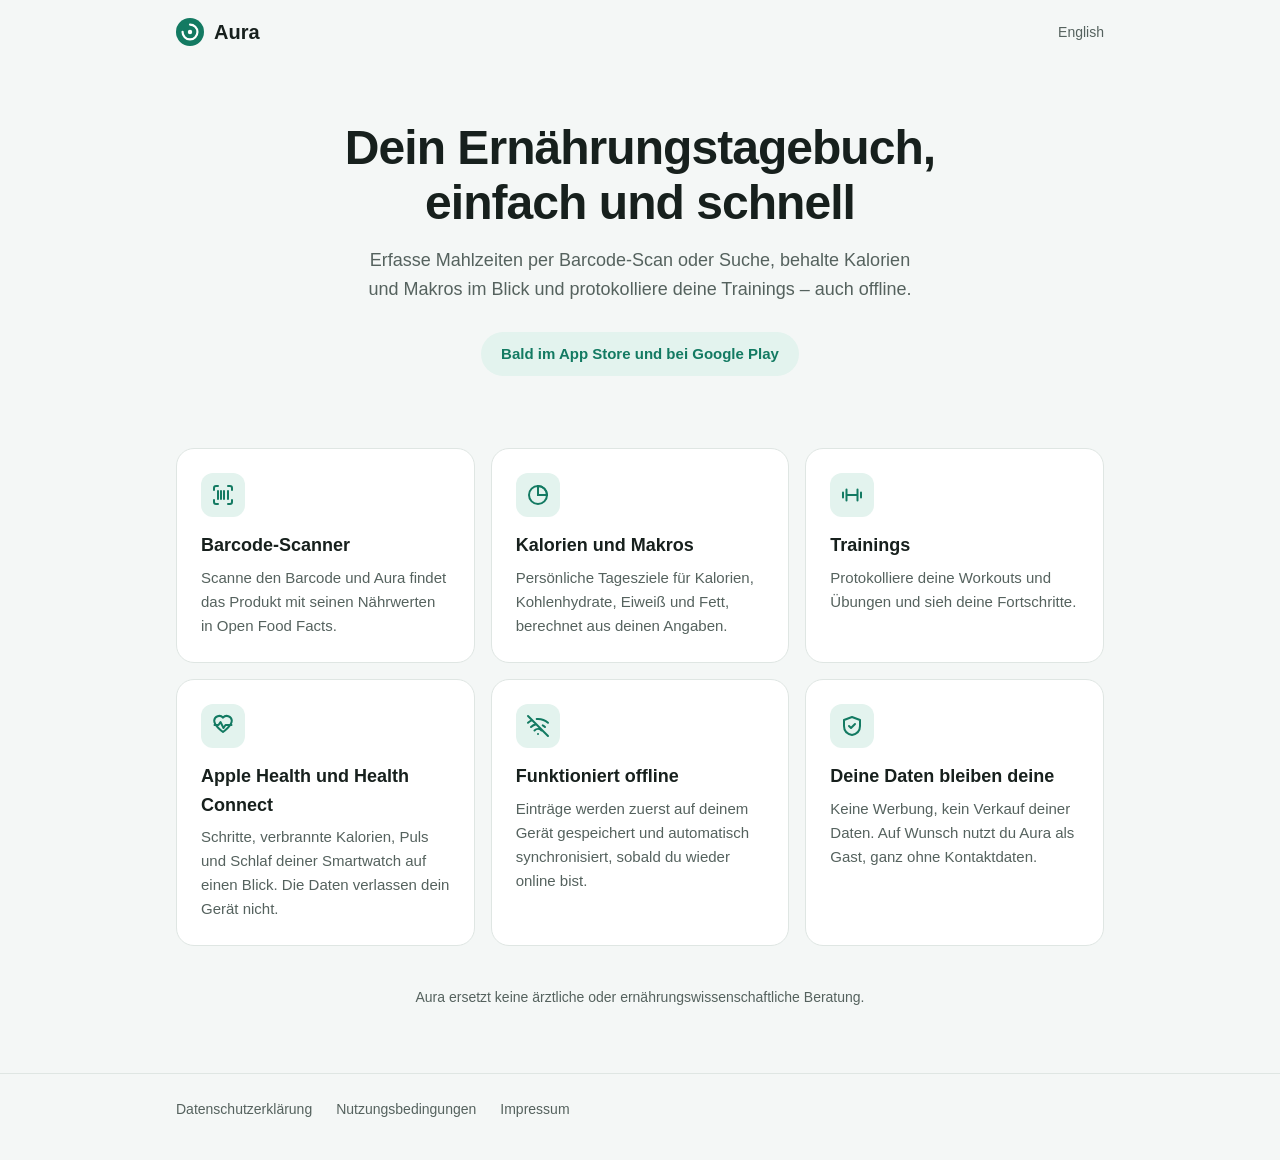
==== index.html @ a20725c9 "Add the landing page and the legal pages Plain HTML and CSS for GitHub Pages at aura-sport.de, in Ge" ====
<!doctype html>
<html lang="de">
<head>
  <meta charset="utf-8">
  <meta name="viewport" content="width=device-width, initial-scale=1">
  <title>Aura – Ernährungstagebuch und Training</title>
  <meta name="description" content="Aura ist dein Ernährungstagebuch: Mahlzeiten per Barcode erfassen, Kalorien und Makros im Blick behalten und Trainings protokollieren.">
  <link rel="stylesheet" href="/style.css">
  <link rel="icon" href="/favicon.svg" type="image/svg+xml">
  <link rel="alternate" hreflang="en" href="/en/">
</head>
<body>
  <header class="site-header">
    <div class="wrap">
      <a class="brand" href="/">Aura</a>
      <a class="lang" href="/en/" lang="en">English</a>
    </div>
  </header>

  <main class="wrap">
    <section class="hero">
      <h1>Dein Ernährungstagebuch, einfach und schnell</h1>
      <p>Erfasse Mahlzeiten per Barcode-Scan oder Suche, behalte Kalorien und Makros im Blick und protokolliere deine Trainings – auch offline.</p>
      <span class="badge">Bald im App Store und bei Google Play</span>
    </section>

    <ul class="features">
      <li class="feature">
        <div class="icon"><svg viewBox="0 0 24 24" fill="none" stroke="currentColor" stroke-width="2" stroke-linecap="round"><path d="M3 7V5a2 2 0 0 1 2-2h2M17 3h2a2 2 0 0 1 2 2v2M21 17v2a2 2 0 0 1-2 2h-2M7 21H5a2 2 0 0 1-2-2v-2M7 8v8M10 8v8M13 8v8M17 8v8"/></svg></div>
        <h2>Barcode-Scanner</h2>
        <p>Scanne den Barcode und Aura findet das Produkt mit seinen Nährwerten in Open Food Facts.</p>
      </li>
      <li class="feature">
        <div class="icon"><svg viewBox="0 0 24 24" fill="none" stroke="currentColor" stroke-width="2" stroke-linecap="round"><circle cx="12" cy="12" r="9"/><path d="M12 3a9 9 0 0 1 9 9h-9z"/></svg></div>
        <h2>Kalorien und Makros</h2>
        <p>Persönliche Tagesziele für Kalorien, Kohlenhydrate, Eiweiß und Fett, berechnet aus deinen Angaben.</p>
      </li>
      <li class="feature">
        <div class="icon"><svg viewBox="0 0 24 24" fill="none" stroke="currentColor" stroke-width="2" stroke-linecap="round"><path d="M6.5 6.5v11M17.5 6.5v11M3 9.5v5M21 9.5v5M6.5 12h11"/></svg></div>
        <h2>Trainings</h2>
        <p>Protokolliere deine Workouts und Übungen und sieh deine Fortschritte.</p>
      </li>
      <li class="feature">
        <div class="icon"><svg viewBox="0 0 24 24" fill="none" stroke="currentColor" stroke-width="2" stroke-linecap="round" stroke-linejoin="round"><path d="M20.8 6.6a5 5 0 0 0-8.8-2.9 5 5 0 0 0-8.8 2.9c0 5.4 8.8 11.4 8.8 11.4s8.8-6 8.8-11.4z"/><path d="M3.5 11h4l2-3 3 6 2-3h6"/></svg></div>
        <h2>Apple Health und Health Connect</h2>
        <p>Schritte, verbrannte Kalorien, Puls und Schlaf deiner Smartwatch auf einen Blick. Die Daten verlassen dein Gerät nicht.</p>
      </li>
      <li class="feature">
        <div class="icon"><svg viewBox="0 0 24 24" fill="none" stroke="currentColor" stroke-width="2" stroke-linecap="round"><path d="M2 2l20 20M8.5 16.5a5 5 0 0 1 7 0M5 13a10 10 0 0 1 5.2-2.8M19 13a10 10 0 0 0-2.3-1.6M2 8.8a15 15 0 0 1 4.2-2.7M22 8.8A15 15 0 0 0 10.7 5M12 20h.01"/></svg></div>
        <h2>Funktioniert offline</h2>
        <p>Einträge werden zuerst auf deinem Gerät gespeichert und automatisch synchronisiert, sobald du wieder online bist.</p>
      </li>
      <li class="feature">
        <div class="icon"><svg viewBox="0 0 24 24" fill="none" stroke="currentColor" stroke-width="2" stroke-linecap="round" stroke-linejoin="round"><path d="M12 3l8 3v6c0 5-3.5 8-8 9-4.5-1-8-4-8-9V6z"/><path d="M9 12l2 2 4-4"/></svg></div>
        <h2>Deine Daten bleiben deine</h2>
        <p>Keine Werbung, kein Verkauf deiner Daten. Auf Wunsch nutzt du Aura als Gast, ganz ohne Kontaktdaten.</p>
      </li>
    </ul>

    <p class="note">Aura ersetzt keine ärztliche oder ernährungswissenschaftliche Beratung.</p>
  </main>

  <footer class="site-footer">
    <div class="wrap">
      <a href="/datenschutz/">Datenschutzerklärung</a>
      <a href="/nutzungsbedingungen/">Nutzungsbedingungen</a>
      <a href="/impressum/">Impressum</a>
    </div>
  </footer>
</body>
</html>
---- style.css ----
:root {
  --bg: #f4f7f6;
  --surface: #ffffff;
  --text: #17201d;
  --muted: #55625e;
  --border: #dfe6e3;
  --accent: #137a62;
  --accent-soft: #e3f3ee;
  --on-accent: #ffffff;
  --radius: 18px;
  color-scheme: light;
}

@media (prefers-color-scheme: dark) {
  :root {
    --bg: #0f1513;
    --surface: #18211e;
    --text: #e6eeeb;
    --muted: #9fb0aa;
    --border: #2a3632;
    --accent: #3fd0aa;
    --accent-soft: #173a31;
    --on-accent: #062a20;
    color-scheme: dark;
  }
}

* {
  box-sizing: border-box;
}

html {
  -webkit-text-size-adjust: 100%;
}

body {
  margin: 0;
  background: var(--bg);
  color: var(--text);
  font-family: -apple-system, BlinkMacSystemFont, "Segoe UI", Roboto, Helvetica, Arial, sans-serif;
  font-size: 16px;
  line-height: 1.6;
}

a {
  color: var(--accent);
}

.wrap {
  width: 100%;
  max-width: 960px;
  margin: 0 auto;
  padding: 0 16px;
}

/* Header and footer */

.site-header .wrap {
  display: flex;
  align-items: center;
  justify-content: space-between;
  height: 64px;
}

.brand {
  display: inline-flex;
  align-items: center;
  gap: 10px;
  color: var(--text);
  font-size: 20px;
  font-weight: 700;
  text-decoration: none;
}

.brand::before {
  content: "";
  width: 28px;
  height: 28px;
  border-radius: 50%;
  background: var(--accent) url("/favicon.svg") center / cover;
}

.lang {
  color: var(--muted);
  font-size: 14px;
  text-decoration: none;
}

.lang:hover {
  color: var(--text);
}

.site-footer {
  margin-top: 64px;
  padding: 24px 0 40px;
  border-top: 1px solid var(--border);
}

.site-footer .wrap {
  display: flex;
  flex-wrap: wrap;
  gap: 8px 24px;
}

.site-footer a {
  color: var(--muted);
  font-size: 14px;
  text-decoration: none;
}

.site-footer a:hover {
  color: var(--text);
}

/* Landing page */

.hero {
  padding: 56px 0 32px;
  text-align: center;
}

.hero h1 {
  margin: 0 auto 16px;
  max-width: 640px;
  font-size: clamp(32px, 6vw, 48px);
  line-height: 1.15;
  letter-spacing: -0.02em;
}

.hero p {
  margin: 0 auto;
  max-width: 560px;
  color: var(--muted);
  font-size: 18px;
}

.badge {
  display: inline-block;
  margin-top: 28px;
  padding: 10px 20px;
  border-radius: 999px;
  background: var(--accent-soft);
  color: var(--accent);
  font-size: 15px;
  font-weight: 600;
}

.features {
  display: grid;
  grid-template-columns: repeat(auto-fit, minmax(240px, 1fr));
  gap: 16px;
  margin-top: 40px;
  padding: 0;
  list-style: none;
}

.feature {
  padding: 24px;
  border: 1px solid var(--border);
  border-radius: var(--radius);
  background: var(--surface);
}

.feature .icon {
  display: grid;
  place-items: center;
  width: 44px;
  height: 44px;
  margin-bottom: 14px;
  border-radius: 12px;
  background: var(--accent-soft);
  color: var(--accent);
}

.feature svg {
  width: 24px;
  height: 24px;
}

.feature h2 {
  margin: 0 0 6px;
  font-size: 18px;
}

.feature p {
  margin: 0;
  color: var(--muted);
  font-size: 15px;
}

.note {
  margin: 40px auto 0;
  max-width: 560px;
  color: var(--muted);
  font-size: 14px;
  text-align: center;
}

/* Legal pages (generated from the app) */

.legal {
  max-width: 760px;
  padding-top: 24px;
}

.legal h1 {
  margin: 0 0 4px;
  font-size: clamp(28px, 5vw, 36px);
  line-height: 1.2;
}

.legal h2 {
  margin: 40px 0 8px;
  font-size: 21px;
  line-height: 1.3;
}

.legal h3 {
  margin: 24px 0 4px;
  font-size: 17px;
}

.legal p,
.legal li {
  overflow-wrap: anywhere;
}

.updated {
  color: var(--muted);
  font-size: 14px;
}

.intro {
  font-size: 18px;
}

.summary,
.toc,
.notice {
  margin: 24px 0;
  padding: 20px 24px;
  border-radius: var(--radius);
}

.summary {
  background: var(--accent-soft);
}

.summary h2,
.toc h2 {
  margin-top: 0;
  font-size: 18px;
}

.summary .note {
  margin: 12px 0 0;
  max-width: none;
  text-align: left;
}

.toc {
  border: 1px solid var(--border);
  background: var(--surface);
}

.toc ol {
  margin: 0;
  padding-left: 22px;
}

.notice {
  border-left: 4px solid var(--accent);
  background: var(--surface);
}

.notice h3 {
  margin-top: 0;
}

.contact {
  margin: 12px 0;
  font-style: normal;
}

.contact-list dt {
  margin-top: 8px;
  color: var(--muted);
  font-size: 14px;
}

.contact-list dd {
  margin: 0;
}

section {
  scroll-margin-top: 16px;
}
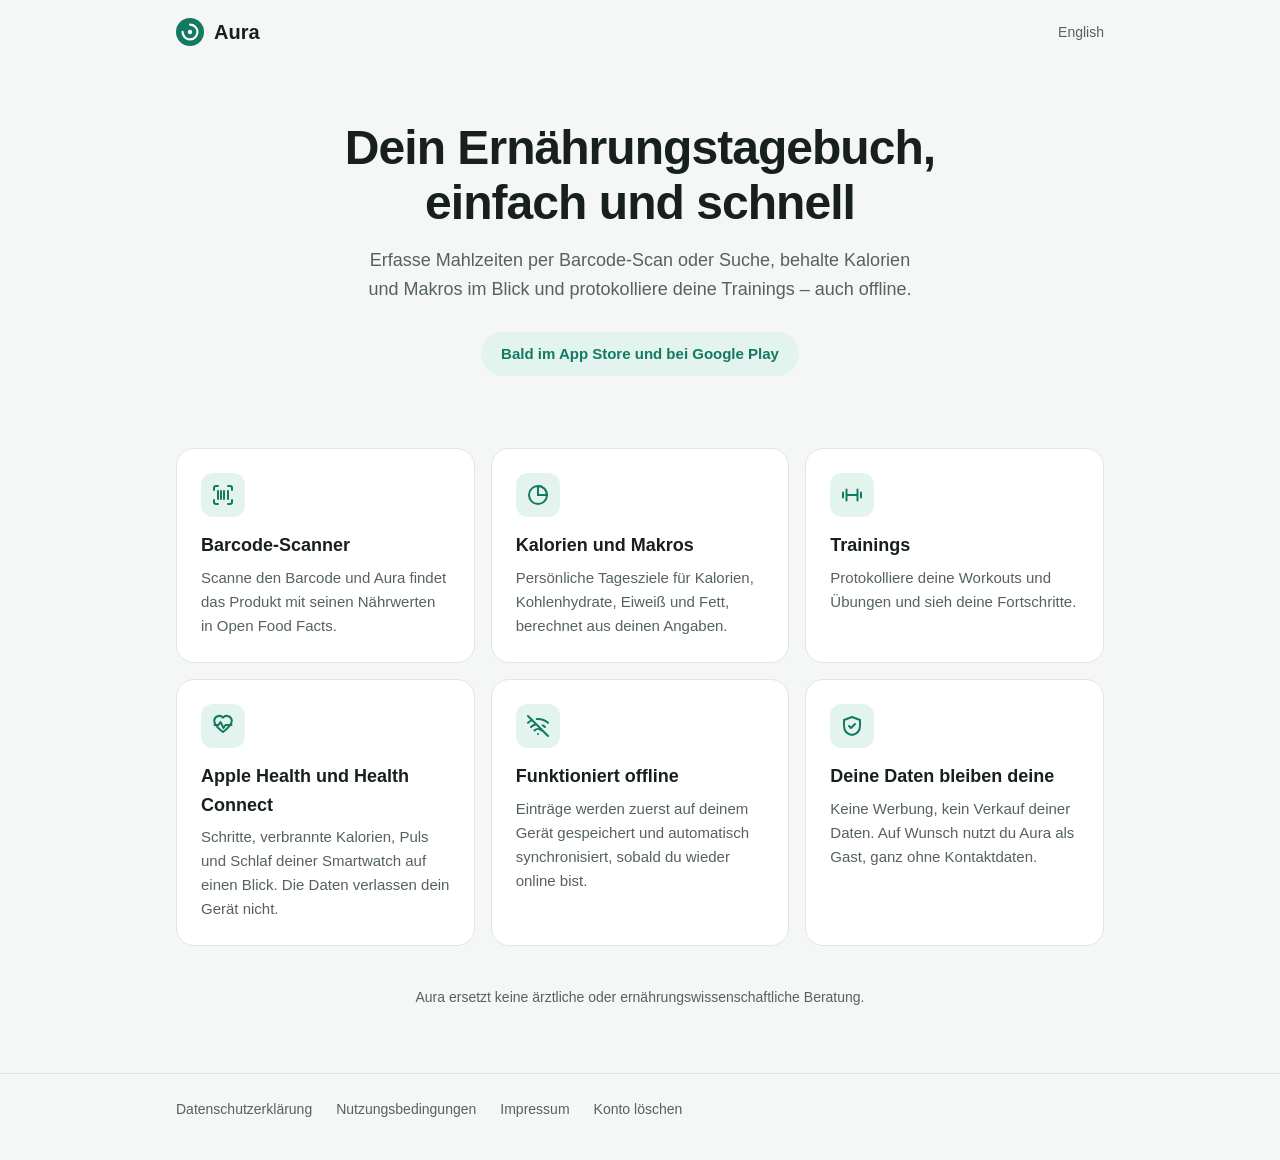
==== commit f05eb5ff: "Add the account deletion page Explains how to delete the account in the app or by email, what is del" ====
--- a/index.html
+++ b/index.html
@@ -65,6 +65,7 @@
       <a href="/datenschutz/">Datenschutzerklärung</a>
       <a href="/nutzungsbedingungen/">Nutzungsbedingungen</a>
       <a href="/impressum/">Impressum</a>
+      <a href="/konto-loeschen/">Konto löschen</a>
     </div>
   </footer>
 </body>
--- a/style.css
+++ b/style.css
@@ -277,6 +277,10 @@
   margin-top: 0;
 }
 
+.notice p:last-child {
+  margin-bottom: 0;
+}
+
 .contact {
   margin: 12px 0;
   font-style: normal;
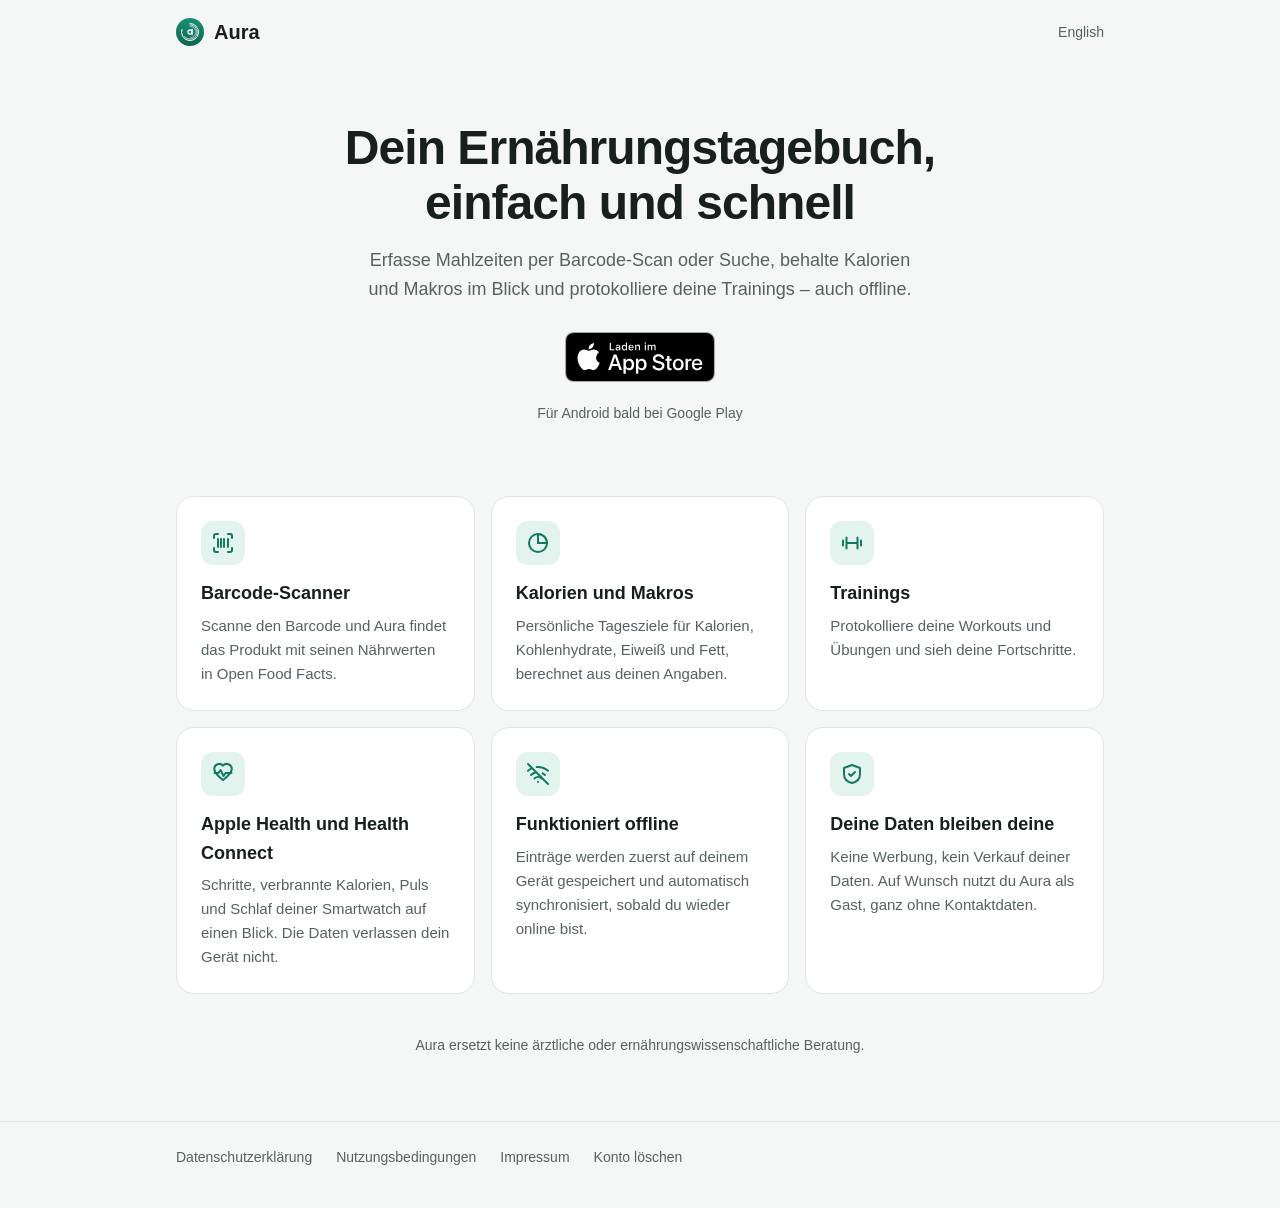
==== commit 0c840a96: "Link the App Store on the landing pages Co-Authored-By: Claude Opus 5.5 <noreply@anthropic.com>" ====
--- a/index.html
+++ b/index.html
@@ -5,6 +5,7 @@
   <meta name="viewport" content="width=device-width, initial-scale=1">
   <title>Aura – Ernährungstagebuch und Training</title>
   <meta name="description" content="Aura ist dein Ernährungstagebuch: Mahlzeiten per Barcode erfassen, Kalorien und Makros im Blick behalten und Trainings protokollieren.">
+  <meta name="apple-itunes-app" content="app-id=6819698083">
   <link rel="stylesheet" href="/style.css">
   <link rel="icon" href="/favicon.svg" type="image/svg+xml">
   <link rel="alternate" hreflang="en" href="/en/">
@@ -21,7 +22,8 @@
     <section class="hero">
       <h1>Dein Ernährungstagebuch, einfach und schnell</h1>
       <p>Erfasse Mahlzeiten per Barcode-Scan oder Suche, behalte Kalorien und Makros im Blick und protokolliere deine Trainings – auch offline.</p>
-      <span class="badge">Bald im App Store und bei Google Play</span>
+      <a class="store-badge" href="https://apps.apple.com/de/app/id6819698083"><img src="/img/app-store-de.svg" alt="Laden im App Store" width="150" height="50"></a>
+      <p class="store-note">Für Android bald bei Google Play</p>
     </section>
 
     <ul class="features">
--- a/style.css
+++ b/style.css
@@ -134,15 +134,20 @@
   font-size: 18px;
 }
 
-.badge {
+.store-badge {
   display: inline-block;
   margin-top: 28px;
-  padding: 10px 20px;
-  border-radius: 999px;
-  background: var(--accent-soft);
-  color: var(--accent);
-  font-size: 15px;
-  font-weight: 600;
+}
+
+.store-badge img {
+  display: block;
+  width: 150px;
+  height: auto;
+}
+
+.hero .store-note {
+  margin-top: 12px;
+  font-size: 14px;
 }
 
 .features {
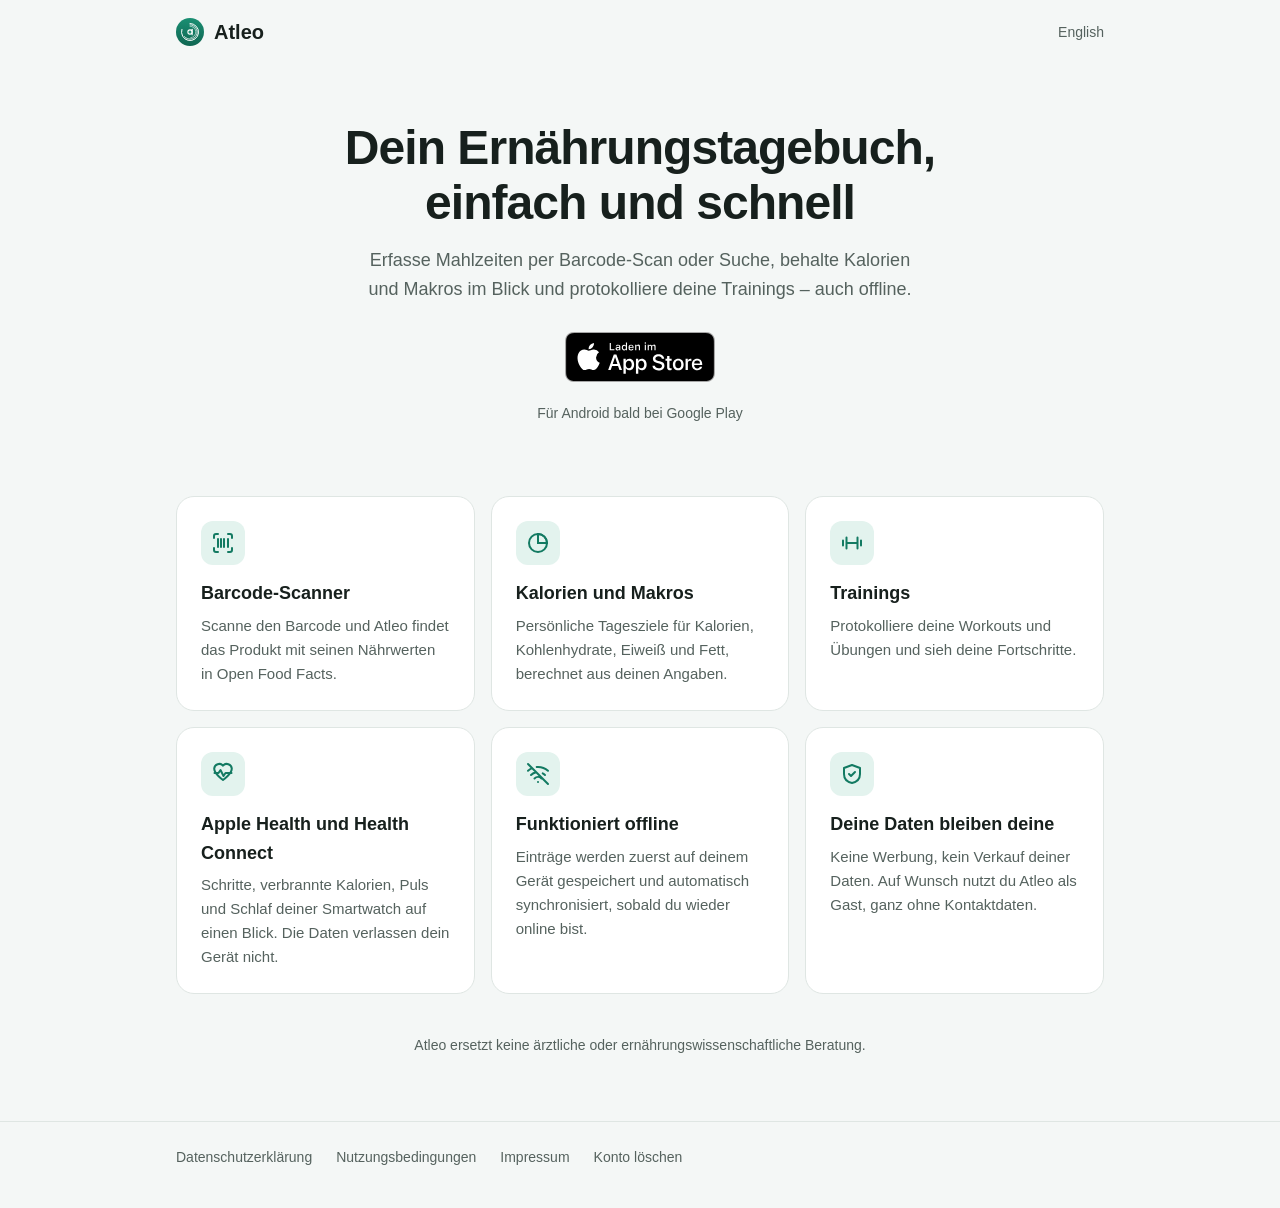
==== commit 749a4afe: "Rename the website to Atleo Co-Authored-By: Claude Opus 5.5 <noreply@anthropic.com>" ====
--- a/index.html
+++ b/index.html
@@ -3,8 +3,8 @@
 <head>
   <meta charset="utf-8">
   <meta name="viewport" content="width=device-width, initial-scale=1">
-  <title>Aura – Ernährungstagebuch und Training</title>
-  <meta name="description" content="Aura ist dein Ernährungstagebuch: Mahlzeiten per Barcode erfassen, Kalorien und Makros im Blick behalten und Trainings protokollieren.">
+  <title>Atleo – Ernährungstagebuch und Training</title>
+  <meta name="description" content="Atleo ist dein Ernährungstagebuch: Mahlzeiten per Barcode erfassen, Kalorien und Makros im Blick behalten und Trainings protokollieren.">
   <meta name="apple-itunes-app" content="app-id=6819698083">
   <link rel="stylesheet" href="/style.css">
   <link rel="icon" href="/favicon.svg" type="image/svg+xml">
@@ -13,7 +13,7 @@
 <body>
   <header class="site-header">
     <div class="wrap">
-      <a class="brand" href="/">Aura</a>
+      <a class="brand" href="/">Atleo</a>
       <a class="lang" href="/en/" lang="en">English</a>
     </div>
   </header>
@@ -30,7 +30,7 @@
       <li class="feature">
         <div class="icon"><svg viewBox="0 0 24 24" fill="none" stroke="currentColor" stroke-width="2" stroke-linecap="round"><path d="M3 7V5a2 2 0 0 1 2-2h2M17 3h2a2 2 0 0 1 2 2v2M21 17v2a2 2 0 0 1-2 2h-2M7 21H5a2 2 0 0 1-2-2v-2M7 8v8M10 8v8M13 8v8M17 8v8"/></svg></div>
         <h2>Barcode-Scanner</h2>
-        <p>Scanne den Barcode und Aura findet das Produkt mit seinen Nährwerten in Open Food Facts.</p>
+        <p>Scanne den Barcode und Atleo findet das Produkt mit seinen Nährwerten in Open Food Facts.</p>
       </li>
       <li class="feature">
         <div class="icon"><svg viewBox="0 0 24 24" fill="none" stroke="currentColor" stroke-width="2" stroke-linecap="round"><circle cx="12" cy="12" r="9"/><path d="M12 3a9 9 0 0 1 9 9h-9z"/></svg></div>
@@ -55,11 +55,11 @@
       <li class="feature">
         <div class="icon"><svg viewBox="0 0 24 24" fill="none" stroke="currentColor" stroke-width="2" stroke-linecap="round" stroke-linejoin="round"><path d="M12 3l8 3v6c0 5-3.5 8-8 9-4.5-1-8-4-8-9V6z"/><path d="M9 12l2 2 4-4"/></svg></div>
         <h2>Deine Daten bleiben deine</h2>
-        <p>Keine Werbung, kein Verkauf deiner Daten. Auf Wunsch nutzt du Aura als Gast, ganz ohne Kontaktdaten.</p>
+        <p>Keine Werbung, kein Verkauf deiner Daten. Auf Wunsch nutzt du Atleo als Gast, ganz ohne Kontaktdaten.</p>
       </li>
     </ul>
 
-    <p class="note">Aura ersetzt keine ärztliche oder ernährungswissenschaftliche Beratung.</p>
+    <p class="note">Atleo ersetzt keine ärztliche oder ernährungswissenschaftliche Beratung.</p>
   </main>
 
   <footer class="site-footer">
